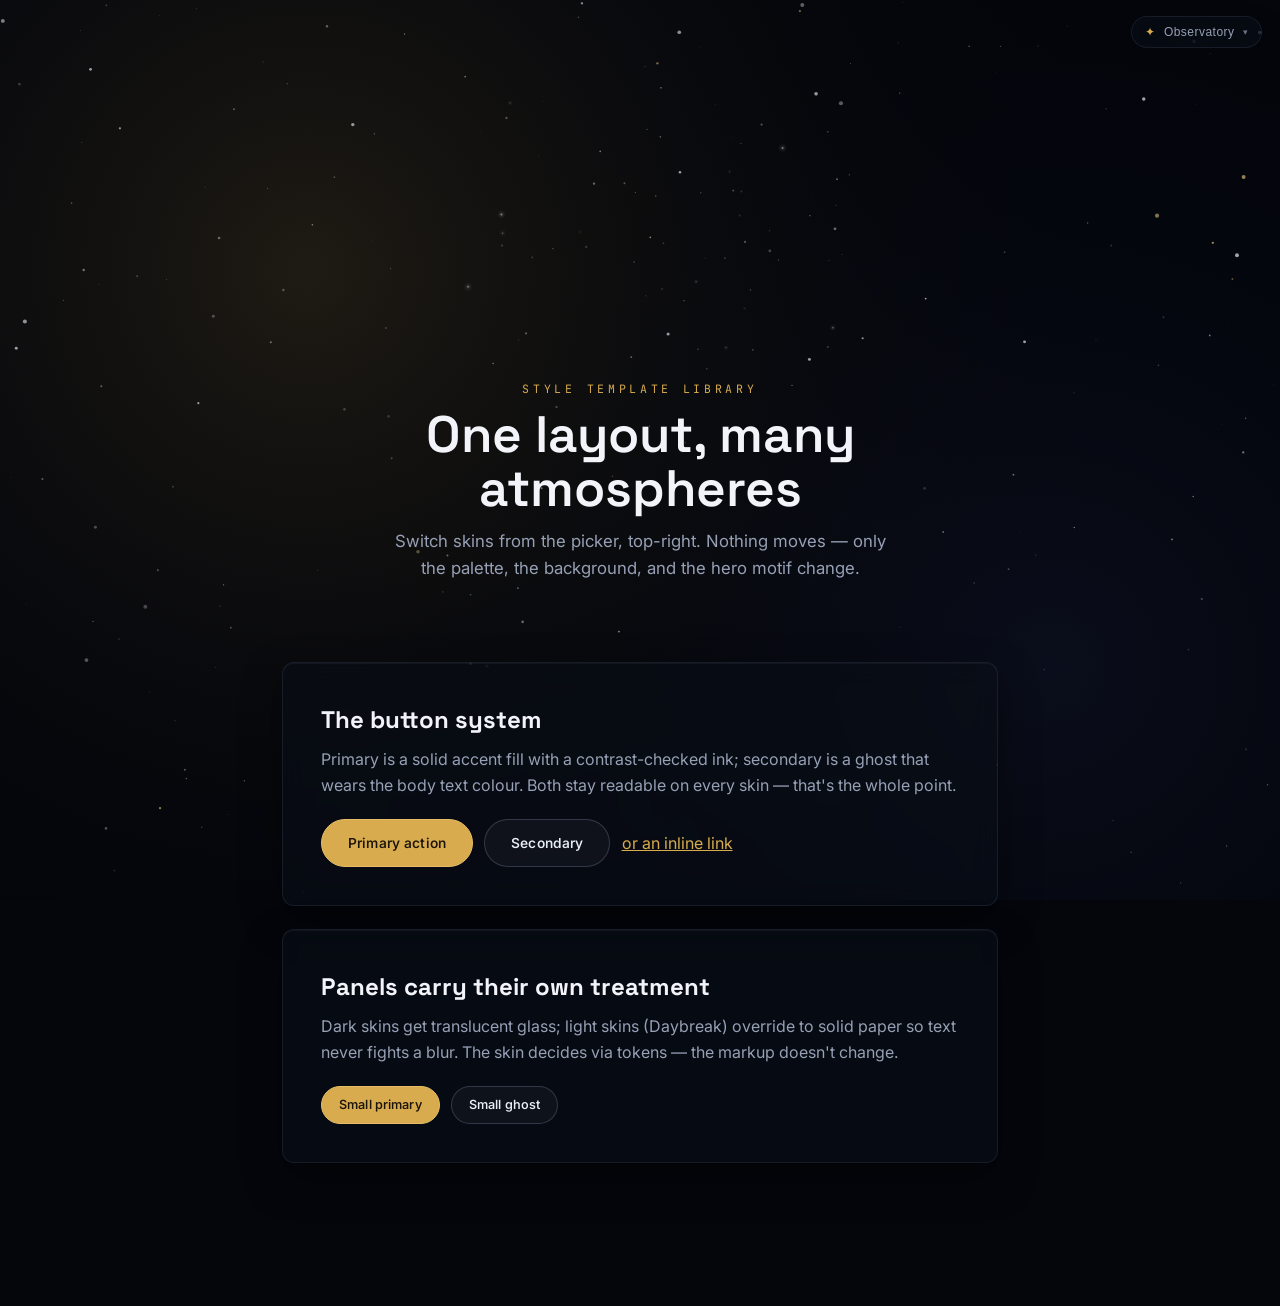
==== legacy-glass-archive/index.html @ 061925bb "replace Glass Archive with Daybreak Editorial house style New single source of truth: tokens.css (Go" ====
<!doctype html>
<html lang="en">
<head>
  <meta charset="utf-8" />
  <meta name="viewport" content="width=device-width, initial-scale=1" />
  <title>Style Template Library — demo</title>

  <!-- Pre-paint: set the saved skin BEFORE any CSS so there's no flash.
       (Copy this verbatim into your own <head>.) -->
  <script>try{var s=localStorage.getItem('obs-skin');if(s)document.documentElement.dataset.skin=s;}catch(e){}</script>

  <link href="https://fonts.googleapis.com/css2?family=Space+Grotesk:wght@400;500;600;700&family=Fraunces:ital,opsz,wght@1,9..144,300..600&family=Inter:wght@400;500;600;700&family=JetBrains+Mono:wght@400;500;700&family=Cinzel:wght@600&display=swap" rel="stylesheet" />

  <link rel="stylesheet" href="tokens.css" />
  <link rel="stylesheet" href="skins.css" />
  <link rel="stylesheet" href="buttons.css" />
  <link rel="stylesheet" href="skins/sentinel.css" />
  <link rel="stylesheet" href="skins/daybreak.css" />
  <link rel="stylesheet" href="skins/military.css" />
  <link rel="stylesheet" href="skins/angelic.css" />
  <link rel="stylesheet" href="skins/demonic.css" />
  <link rel="stylesheet" href="skins/nature.css" />
  <link rel="stylesheet" href="skins/chic.css" />
  <link rel="stylesheet" href="skins/pro.css" />
  <link rel="stylesheet" href="demo.css" />
</head>
<body>
  <canvas id="sky" aria-hidden="true"></canvas>

  <div class="wrap">
    <header class="hero">
      <canvas id="sigil" role="img" aria-label="The hero centrepiece for the active skin"></canvas>
      <p class="eyebrow">Style template library</p>
      <h1>One layout, many atmospheres</h1>
      <p class="lede">Switch skins from the picker, top-right. Nothing moves — only the palette, the background, and the hero motif change.</p>
    </header>

    <section class="glass-panel">
      <h2>The button system</h2>
      <p>Primary is a solid accent fill with a contrast-checked ink; secondary is a ghost that wears the body text colour. Both stay readable on every skin — that's the whole point.</p>
      <div class="row">
        <a class="btn btn-primary" href="#">Primary action</a>
        <a class="btn" href="#">Secondary</a>
        <a class="link" href="#">or an inline link</a>
      </div>
    </section>

    <section class="glass-panel">
      <h2>Panels carry their own treatment</h2>
      <p>Dark skins get translucent glass; light skins (Daybreak) override to solid paper so text never fights a blur. The skin decides via tokens — the markup doesn't change.</p>
      <div class="row">
        <a class="btn btn-primary btn-sm" href="#">Small primary</a>
        <a class="btn btn-sm" href="#">Small ghost</a>
      </div>
    </section>
  </div>

  <script type="module">
    import { initSkins } from './engine/skins.js';
    import { initSky } from './engine/sky.js';
    import { initHero } from './engine/hero.js';
    import { initCursorFx } from './engine/cursor-fx.js';
    initSkins();    // builds the picker, restores the saved skin, fires "skinchange"
    initSky();      // paints #sky via the --sky-mode renderer
    initHero();     // paints #sigil via the --hero-motif renderer
    initCursorFx(); // per-skin cursor trail + click FX (fine pointer only)
  </script>
</body>
</html>
---- legacy-glass-archive/tokens.css ----
/* ==========================================================================
   TOKENS — the control panel for the whole observatory.
   Change a color or font here and it updates everywhere.
   ========================================================================== */

:root {
  color-scheme: dark; /* native controls (audio players, scrollbars) render dark */

  /* ----- The night sky ----- */
  --bg: #04060c;
  --bg-soft: #070a13;
  --panel: rgba(10, 14, 24, 0.58);
  --panel-solid: #0b101c;
  --glass-blur: 13px;
  --line: rgba(190, 205, 255, 0.09);
  --line-strong: rgba(190, 205, 255, 0.2);
  --text: #e9edf6;
  --text-muted: #97a0b5;
  --text-faint: #76808f;   /* lifted from #5e677d -> ~5:1 on --bg (passes AA) */
  --starlight: #f2f4fa;

  /* ----- Accents — one gold thread; the rest a restrained, desaturated family.
           Refined Observatory (2026-06-22): deepened from a brighter spread so the
           default reads professional, not gamey. Names kept; all clear AA on --bg. ----- */
  --gold: #d8ac4e;          /* the one dominant thread — hero, about, dividers */
  --accent: #57b6a8;        /* tech / code panels — refined teal (was neon #4fe3d0) */
  --forge: #d99a52;         /* Red River 3D — muted amber (was #ffaa44) */
  --music-mystic: #a98cd0;  /* Bedroom Weather — dusty violet (was #c084fc) */
  --codex-blue: #6f9bd1;    /* Warcraft III — slate blue (was #6aa9ff) */
  --ember: #d8693f;         /* Sol Obscurus — terracotta (was #ff6b35) */
  --places-blue: #93accf;   /* Places — muted periwinkle (was #8fb7ff) */

  /* ----- Buttons + accent-as-text (per-skin; ink is always picked for contrast on the fill) ----- */
  --btn-fill: #d8ac4e;        /* primary CTA background — solid accent, never a wash */
  --btn-ink: #1c1408;         /* text ON the fill — never inherits a light colour */
  --btn-border: #e6bd66;      /* primary border + hover ring */
  --gold-ink: var(--gold);    /* thread colour, but safe as small text (deepened on light skins) */

  /* ----- Type: high-tech leads, fantasy whispers ----- */
  --font-display: 'Space Grotesk', 'Inter', system-ui, sans-serif; /* headings, nav */
  --font-accent: 'Fraunces', Georgia, serif;  /* italic accent words + quotes ONLY */
  --font-ui: 'Inter', system-ui, -apple-system, 'Segoe UI', sans-serif;
  --font-mono: 'JetBrains Mono', ui-monospace, 'SF Mono', Menlo, monospace;
  --font-rune: 'Cinzel', Georgia, serif; /* allowed INSIDE Sol Obscurus / OoT modal only */

  /* ----- Rhythm ----- */
  --radius: 12px;
  --radius-sm: 8px;
  --content-w: 1160px;
  --section-pad: clamp(84px, 12vw, 160px);
  --panel-pad: clamp(22px, 3.5vw, 38px);

  /* ----- Depth ----- */
  --shadow-panel: 0 16px 40px rgba(0, 0, 0, 0.42);
  --inner-light: inset 0 1px 0 rgba(220, 230, 255, 0.045);

  /* ----- Motion ----- */
  --ease-out: cubic-bezier(0.16, 1, 0.3, 1);
  --ease-soft: cubic-bezier(0.33, 1, 0.68, 1);
  --t-fast: 180ms;
  --t-med: 380ms;
  --t-slow: 900ms;
}
---- legacy-glass-archive/skins.css ----
/* ==========================================================================
   SKINS — framework. The `--sky-*` defaults (observatory) the sky dispatcher
   reads, plus the topbar picker. Each skin's own overrides live in a separate
   file: css/skins/<skin>.css (linked in index.html, registered in js/skins.js).
   A skin sets: palette tokens + panel treatment (--panel / --glass-blur /
   --line / --inner-light / --shadow-panel) + --sky-mode + texture (+ optional
   font / ornament).
   ========================================================================== */

:root {
  --sky-mode: nightsky;          /* which background renderer js/sky.js runs */
  --hero-motif: jd;              /* which hero centrepiece js/hero.js draws */
  --sky-nebula: #d8ac4e;
  --sky-deep: 59, 74, 143;
  --sky-star: 233, 237, 246;
  --sky-warm: 232, 200, 140;
  --sky-meteor: 240, 240, 250;
  --sky-star-alpha: 0.72;
  --sky-follow-sections: 1;      /* 1 = nebula follows each section's data-sky */
}

/* ---- the skin picker (fixed glass pill, top-right) ---- */
.skin-picker { position: fixed; top: 16px; right: 18px; z-index: 120; font-family: var(--font-mono); }   /* above the star-rail (110), below the star-map modal (160) */
.skin-toggle {
  display: inline-flex; align-items: center; gap: 8px; cursor: pointer;
  padding: 8px 13px; border-radius: 999px; font-size: 12px; letter-spacing: .04em;
  color: var(--text-muted); border: 1px solid var(--line);
  background: var(--panel); -webkit-backdrop-filter: blur(12px); backdrop-filter: blur(12px);
  transition: color var(--t-fast), border-color var(--t-fast);
}
.skin-toggle:hover { color: var(--text); border-color: var(--line-strong); }
.skin-toggle .skin-star { color: var(--gold-ink); }
.skin-toggle .skin-caret { font-size: 9px; opacity: .7; }
.skin-menu {
  list-style: none; margin: 8px 0 0; padding: 6px; position: absolute; right: 0; min-width: 168px;
  border-radius: var(--radius-sm); border: 1px solid var(--line);
  background: var(--panel-solid); box-shadow: var(--shadow-panel);
}
.skin-menu[hidden] { display: none; }
.skin-menu li { margin: 0; }
.skin-menu button {
  display: flex; width: 100%; align-items: center; gap: 9px; text-align: left; cursor: pointer;
  padding: 8px 10px; border: 0; background: transparent; border-radius: 7px;
  font-family: var(--font-mono); font-size: 12.5px; color: var(--text-muted);
  transition: background var(--t-fast), color var(--t-fast);
}
.skin-menu button:hover { background: var(--panel); color: var(--text); }
.skin-menu button[aria-current="true"] { color: var(--gold-ink); }
.skin-menu button::before { content: '✦'; font-size: .8em; color: var(--gold-ink); opacity: .45; }
.skin-menu button[aria-current="true"]::before { opacity: 1; }
@media (max-width: 880px) { .skin-picker { top: 60px; right: 18px; } }   /* stack below the topbar Star-chart button */
@media (prefers-reduced-motion: reduce) { .skin-toggle, .skin-menu button { transition: none; } }

/* ---- per-skin cursor FX (engine/cursor-fx.js) hides the native cursor ---- */
html.has-cursor, html.has-cursor a, html.has-cursor button { cursor: none; }
---- legacy-glass-archive/buttons.css ----
/* ==========================================================================
   BUTTONS — the locked, skin-agnostic button system (2026-06-20).
   Two archetypes, both token-driven. The rule that keeps text readable on
   EVERY skin (dark or light):
     - .btn-primary  = a SOLID accent fill (--btn-fill) + an ink colour picked
                       for contrast on that fill (--btn-ink). Never a low-opacity
                       wash, never inherited light text.
     - .btn (ghost)  = transparent + the body text colour (--text, already
                       contrast-correct per skin) + an accent border.
   Each skin sets --btn-fill / --btn-ink / --btn-border (see tokens.css for the
   defaults and skins/<skin>.css for the per-skin values).
   ========================================================================== */

.btn {
  position: relative;
  display: inline-flex;
  align-items: center;
  gap: 0.55em;
  padding: 12px 26px;
  border-radius: 999px;
  font-size: 0.86rem;
  font-weight: 550;
  letter-spacing: 0.01em;
  text-decoration: none;
  color: var(--text);                 /* body ink — readable on any skin */
  border: 1px solid var(--line-strong);
  background: rgba(220, 230, 255, 0.04);
  cursor: pointer;
  overflow: hidden;
  transition: border-color var(--t-fast), background var(--t-fast),
              transform var(--t-fast), box-shadow var(--t-fast);
}
.btn:hover {
  border-color: var(--gold-ink);
  background: color-mix(in srgb, var(--gold) 12%, transparent);
  transform: translateY(-2px);
  box-shadow: 0 8px 26px rgba(0, 0, 0, 0.35), 0 0 0 1px color-mix(in srgb, var(--gold) 20%, transparent);
}

.btn-sm { padding: 8px 17px; font-size: 0.79rem; }

.btn-primary {
  background: var(--btn-fill);
  color: var(--btn-ink);
  border-color: var(--btn-border);
}
.btn-primary:hover {
  background: var(--btn-fill);
  border-color: var(--btn-border);
  filter: brightness(1.06);
  box-shadow: 0 10px 28px rgba(0, 0, 0, 0.3), 0 0 0 1px var(--btn-border);
}
---- legacy-glass-archive/skins/sentinel.css ----
/* ==========================================================================
   SKIN · SENTINEL — the red watcher. Dark void, red thread, scanlines.
   Panels run more opaque + less blur so the body text stays readable.
   ========================================================================== */

:root[data-skin="sentinel"] {
  --bg: #08070a; --bg-soft: #0c0a0e;
  --panel: rgba(20, 17, 23, 0.82);          /* opaque enough to read over the void */
  --panel-solid: #15121a;
  --glass-blur: 7px;
  --line: rgba(255, 255, 255, 0.10);
  --line-strong: rgba(255, 47, 58, 0.42);
  --inner-light: inset 0 1px 0 rgba(255, 255, 255, 0.05);
  --shadow-panel: 0 22px 60px rgba(0, 0, 0, 0.6);
  --text: #eceaf0; --text-muted: #9aa0ad; --text-faint: #7a8390; --starlight: #ffffff;

  --gold: #ff2f3a;            /* the wayfinding thread -> red */
  --accent: #4fe3d0;          /* teal — live data only (the one vivid signal vs the red thread) */
  /* region accents inherit the refined muted defaults (tokens.css) — red stays dominant, no neon spread */

  --sky-mode: datarain;
  --hero-motif: dataeye;
  --sky-nebula: #ff2f3a; --sky-warm: 255, 90, 80; --sky-meteor: 255, 120, 120;
  --sky-follow-sections: 0;

  /* primary button — deep alarm-red so white text passes AA (5:1); thread stays vivid */
  --btn-fill: #d8222c; --btn-ink: #ffffff; --btn-border: #ff3b44;
}
---- legacy-glass-archive/skins/daybreak.css ----
/* ==========================================================================
   SKIN · DAYBREAK — a rare light mode. Warm paper, dark text, no night sky.
   Panels run near-opaque so text reads on the light backdrop. sky-mode = plain
   (no canvas particles for now; a "daylight" renderer can come in its 1x1 pass).
   ========================================================================== */

:root[data-skin="daybreak"] {
  color-scheme: light;
  --bg: #f4efe6; --bg-soft: #ece4d6;
  --panel: #fffdf8;                          /* solid light -> readable */
  --panel-solid: #fffdf8;
  --glass-blur: 8px;
  --line: rgba(70, 56, 30, 0.16);
  --line-strong: rgba(70, 56, 30, 0.30);
  --inner-light: inset 0 1px 0 rgba(255, 255, 255, 0.7);
  --shadow-panel: 0 18px 44px rgba(90, 66, 30, 0.14);
  --text: #2b2620; --text-muted: #5f574a; --text-faint: #837b6b; --starlight: #3a342a;

  --gold: #bd7e22; --accent: #0e8a6a; --forge: #c2691a; --music-mystic: #7a55c0;
  --codex-blue: #2f6fb8; --ember: #c0492b; --places-blue: #4a78b8;

  --font-display: 'Fraunces', Georgia, serif;   /* warm editorial headings */
  --sky-mode: daylight;
  --hero-motif: sunrise;

  /* primary button — deep bronze fill carries cream text (4.7:1); gold-ink = gold safe as text */
  --btn-fill: #9a6614; --btn-ink: #fff8ec; --btn-border: #9a6614;
  --gold-ink: #8a5a12;
}

[data-skin="daybreak"] body::before { opacity: .18; }   /* faint paper grain */
[data-skin="daybreak"] body::after {                     /* warm light vignette, not the dark one */
  background: radial-gradient(ellipse 120% 90% at 50% 38%, transparent 62%, rgba(120, 90, 40, 0.09) 100%);
}

/* On light, panels are SOLID — no glass blur (the in-panel canvases + blur made
   text brutal to read). Flat paper cards instead. */
[data-skin="daybreak"] .glass-panel,
[data-skin="daybreak"] .skin-toggle,
[data-skin="daybreak"] .skin-menu {
  -webkit-backdrop-filter: none;
  backdrop-filter: none;
}
[data-skin="daybreak"] .glass-panel { background: #fffdf8; }

/* secondary (ghost) buttons wear the gold outline on light */
[data-skin="daybreak"] .btn:not(.btn-primary) { border-color: var(--gold); }

/* ----- Zone headings on light ----- parity with the other light skins; all >=5:1 on the #fffdf8 panel */
[data-skin="daybreak"] [data-zone='sol'] h3,
[data-skin="daybreak"] [data-zone='sol'] .panel-tag,
[data-skin="daybreak"] [data-zone='forge'] .panel-tag,
[data-skin="daybreak"] [data-zone='ember'] h3 { color: #9a4d0c; }
[data-skin="daybreak"] [data-zone='rain'] h3,
[data-skin="daybreak"] [data-zone='rain'] .panel-tag { color: #5a3fa0; }
[data-skin="daybreak"] [data-zone='tech'] h3 { color: #1f6a5a; }
[data-skin="daybreak"] [data-zone='codex'] h3,
[data-skin="daybreak"] [data-zone='sky'] h3 { color: #245f9e; }
[data-skin="daybreak"] [data-zone='watch'] h3 { color: #b0384a; }
---- legacy-glass-archive/skins/military.css ----
/* ==========================================================================
   SKIN · MILITARY — "tactical net." Modern Canadian Army + CADPAT digi-camo,
   dressed in an XCOM: Enemy Within HUD: olive-green void, a glowing tactical
   lime thread, holo-cyan data, amber for alerts. A faint CADPAT camo textures
   the backdrop; the sky runs a cockpit HUD field and the hero is a targeting
   lock. Dark skin — panels stay opaque-ish so body text reads over the void.
   ========================================================================== */

:root[data-skin="military"] {
  --bg: #0a0d0b; --bg-soft: #0d110e;
  --panel: rgba(20, 26, 21, 0.82);          /* dark olive-charcoal, reads over the void */
  --panel-solid: #161d17;
  --glass-blur: 7px;
  --line: rgba(180, 210, 150, 0.10);
  --line-strong: rgba(159, 214, 74, 0.34);
  --inner-light: inset 0 1px 0 rgba(200, 230, 160, 0.05);
  --shadow-panel: 0 22px 60px rgba(0, 0, 0, 0.62);
  --text: #e8ede6; --text-muted: #9aa597; --text-faint: #818d7e; --starlight: #f0f4ee;

  --gold: #9fd64a;            /* the wayfinding thread -> tactical lime (CADPAT glow) */
  --accent: #45c8e8;          /* holo-cyan data (XCOM) */
  --forge: #ff8c1f; --ember: #ff6a2a;                                       /* tactical amber + alert */
  --music-mystic: #8f97b8; --codex-blue: #6f9bd1; --places-blue: #8aa6c2;   /* cool steel telemetry (were cool neons) */

  --sky-mode: hudfield;
  --hero-motif: targetlock;
  --sky-nebula: #9fd64a;             /* ambient glow + reticle line tone */
  --sky-warm: 159, 214, 74;          /* grid + brackets (green) */
  --sky-meteor: 69, 200, 232;        /* telemetry ticks / blips (cyan) */
  --sky-follow-sections: 0;          /* hold one tactical palette site-wide */

  /* primary button — solid tactical green carries near-black ink (~10:1); thread stays vivid */
  --btn-fill: #8cc63f; --btn-ink: #0c1208; --btn-border: #b6e063;
  --gold-ink: var(--gold);           /* lime is bright on the near-black void — safe as small text */
}

/* The CADPAT digi-camo is drawn in the HUD canvas (js/sky/hudfield.js) so it can
   parallax with scroll/mouse — the default film grain (body::before) stays. */
[data-skin="military"] body::after {            /* deepen the vignette, green-black */
  background: radial-gradient(ellipse 120% 90% at 50% 40%, transparent 56%, rgba(3, 6, 3, 0.6) 100%);
}

/* secondary (ghost) buttons wear the tactical-lime outline */
[data-skin="military"] .btn:not(.btn-primary) { border-color: var(--gold); }
---- legacy-glass-archive/skins/angelic.css ----
/* ==========================================================================
   SKIN · ANGELIC — "empyrean." A luminous LIGHT skin: pearl-white, a soft gold
   thread, celestial-blue accent. Bright, airy heaven. Like Daybreak it's light,
   so panels go SOLID (no glass blur) and every dark-baked zone colour gets a
   deep, readable override. Background = halo bokeh; hero = unfurling wings.
   ========================================================================== */

:root[data-skin="angelic"] {
  color-scheme: light;
  --bg: #f6f7fb; --bg-soft: #eef1f8;
  --panel: #ffffff;                          /* solid -> text reads */
  --panel-solid: #ffffff;
  --glass-blur: 8px;
  --line: rgba(60, 72, 110, 0.14);
  --line-strong: rgba(60, 72, 110, 0.28);
  --inner-light: inset 0 1px 0 rgba(255, 255, 255, 0.85);
  --shadow-panel: 0 18px 44px rgba(90, 110, 160, 0.16);
  --text: #2a2e3a; --text-muted: #5a6172; --text-faint: #646b7e; --starlight: #3a4150;

  --gold: #c9a24a;            /* the soft-gold thread (vivid, for big elements) */
  --accent: #5a93da;          /* celestial blue */
  --forge: #c2691a; --music-mystic: #7a55c0;
  --codex-blue: #2f6fb8; --ember: #c0492b; --places-blue: #4a78b8;

  --font-display: 'Fraunces', Georgia, serif;   /* ethereal editorial headings */
  --sky-mode: aurora;
  --hero-motif: seraph;
  --sky-nebula: #c9a24a;             /* halo + warm orbs */
  --sky-warm: 201, 162, 74;          /* gold orbs */
  --sky-meteor: 127, 176, 230;       /* celestial-blue orbs */
  --sky-follow-sections: 0;          /* one heaven, site-wide */

  /* primary button — deep gold carries cream text (~4.9:1); thread stays soft */
  --btn-fill: #8a6416; --btn-ink: #fff8ec; --btn-border: #8a6416;
  --gold-ink: #876518;               /* soft gold deepened so it's safe as small text */
}

[data-skin="angelic"] body::before { opacity: .14; }      /* faint grain */
[data-skin="angelic"] body::after {                         /* cool light vignette */
  background: radial-gradient(ellipse 120% 90% at 50% 36%, transparent 62%, rgba(70, 90, 140, 0.08) 100%);
}

/* On light, panels are SOLID — no glass blur (blur + in-panel canvases wreck readability). */
[data-skin="angelic"] .glass-panel,
[data-skin="angelic"] .skin-toggle,
[data-skin="angelic"] .skin-menu {
  -webkit-backdrop-filter: none;
  backdrop-filter: none;
}
[data-skin="angelic"] .glass-panel { background: #ffffff; }

/* secondary (ghost) buttons wear the gold outline on light */
[data-skin="angelic"] .btn:not(.btn-primary) { border-color: var(--gold); }

/* ----- Zone headings on light -----
   Each zone bakes a LIGHT accent into its <h3>/panel-tag — invisible on pearl.
   Re-tone each to a deep, readable version (all ~5:1+ on the #ffffff panel). */
[data-skin="angelic"] [data-zone='sol'] h3,
[data-skin="angelic"] [data-zone='sol'] .panel-tag { color: var(--gold-ink); }
[data-skin="angelic"] [data-zone='rain'] h3,
[data-skin="angelic"] [data-zone='rain'] .panel-tag { color: #6a3fb0; }
[data-skin="angelic"] [data-zone='tech'] h3 { color: #245f9e; }
[data-skin="angelic"] [data-zone='codex'] h3,
[data-skin="angelic"] [data-zone='sky'] h3 { color: #245f9e; }
[data-skin="angelic"] [data-zone='watch'] h3 { color: #b0384a; }
[data-skin="angelic"] [data-zone='ember'] h3 { color: #9a4d0c; }
[data-skin="angelic"] [data-zone='forge'] .panel-tag { color: #9a4d0c; }
---- legacy-glass-archive/skins/demonic.css ----
/* ==========================================================================
   SKIN · DEMONIC — "the pit." Hellfire obsidian: warm near-black, a molten
   orange thread, sulfur-gold + ember-red accents. Dark skin (panels stay
   opaque-ish over the void). Background = summoning sigils; hero = a summoning
   sigil-gate. Whole lot of fire and ritual.
   ========================================================================== */

:root[data-skin="demonic"] {
  --bg: #0a0604; --bg-soft: #0e0806;
  --panel: rgba(22, 14, 10, 0.82);          /* warm dark, reads over the pit */
  --panel-solid: #170f0a;
  --glass-blur: 7px;
  --line: rgba(255, 120, 60, 0.10);
  --line-strong: rgba(255, 90, 31, 0.40);
  --inner-light: inset 0 1px 0 rgba(255, 160, 90, 0.05);
  --shadow-panel: 0 22px 60px rgba(0, 0, 0, 0.66);
  --text: #f0e6df; --text-muted: #b09a8e; --text-faint: #93806f; --starlight: #fff3ea;

  --gold: #ff5a1f;            /* the wayfinding thread -> molten orange */
  --accent: #e8b53a;          /* sulfur-gold (sigils / secondary data) */
  --forge: #ff7a2a; --ember: #e23b2a; --places-blue: #ff8f6a;               /* the fire family */
  --music-mystic: #aa6fc2; --codex-blue: #c2702f;                           /* arcane purple + scorched bronze (were cold neons) */

  --sky-mode: sigils;
  --hero-motif: sigilgate;
  --sky-nebula: #ff5a1f;             /* hell-glow + rune tone */
  --sky-warm: 255, 90, 31;           /* molten runes */
  --sky-meteor: 232, 181, 58;        /* sulfur glyphs */
  --sky-follow-sections: 0;          /* one pit, site-wide */

  /* primary button — deep molten so white text passes AA (~4.7:1); thread stays vivid */
  --btn-fill: #c83a16; --btn-ink: #fff3ea; --btn-border: #ff5a1f;
  --gold-ink: var(--gold);           /* molten orange is bright on obsidian — safe as small text */
}

[data-skin="demonic"] body::after {            /* deepen the vignette, warm-black + a low hell-glow */
  background:
    radial-gradient(ellipse 90% 50% at 50% 108%, rgba(255, 90, 31, 0.12), transparent 70%),
    radial-gradient(ellipse 120% 90% at 50% 38%, transparent 56%, rgba(8, 3, 1, 0.62) 100%);
}

/* secondary (ghost) buttons wear the molten outline */
[data-skin="demonic"] .btn:not(.btn-primary) { border-color: var(--gold); }
---- legacy-glass-archive/skins/nature.css ----
/* ==========================================================================
   SKIN · NATURE — "misty alpine." A cool LIGHT skin: soft blue-grey mist, a
   deep evergreen thread, river-cyan accent. Mountains + rivers. Like the other
   light skins, panels go SOLID and dark-baked zone colours get readable
   overrides. Background = pollen motes + mist; hero = a mountain-and-river scene.
   ========================================================================== */

:root[data-skin="nature"] {
  color-scheme: light;
  --bg: #e8eef0; --bg-soft: #dde6e9;
  --panel: #ffffff;                          /* solid -> text reads on the mist */
  --panel-solid: #ffffff;
  --glass-blur: 8px;
  --line: rgba(40, 70, 80, 0.14);
  --line-strong: rgba(40, 70, 80, 0.30);
  --inner-light: inset 0 1px 0 rgba(255, 255, 255, 0.85);
  --shadow-panel: 0 18px 44px rgba(60, 90, 100, 0.16);
  --text: #1f2a2c; --text-muted: #50605f; --text-faint: #5d6b69; --starlight: #2c3a3a;

  --gold: #2c5d52;            /* the thread -> deep evergreen (dark, safe as text) */
  --accent: #2f86a0;          /* river / glacier cyan */
  --forge: #b3651f; --music-mystic: #6a55c0;
  --codex-blue: #2f6fb8; --ember: #b34a2b; --places-blue: #357a96;

  --font-display: 'Fraunces', Georgia, serif;   /* organic editorial headings */
  --sky-mode: valley;
  --hero-motif: treeoflife;
  --sky-nebula: #2c5d52;             /* mist tint */
  --sky-warm: 120, 160, 120;         /* pollen-green motes */
  --sky-meteor: 63, 155, 176;        /* river-cyan motes */
  --sky-follow-sections: 0;          /* one valley, site-wide */

  /* primary button — deep evergreen fill carries cream text (~9:1); thread = same green */
  --btn-fill: #2c5d52; --btn-ink: #f3f8f6; --btn-border: #2c5d52;
  --gold-ink: var(--gold);           /* evergreen is dark — safe as small text on white */
}

[data-skin="nature"] body::before { opacity: .12; }      /* faint grain */
[data-skin="nature"] body::after {                         /* cool misty vignette */
  background: radial-gradient(ellipse 120% 90% at 50% 36%, transparent 60%, rgba(40, 70, 85, 0.09) 100%);
}

/* On light, panels are SOLID — no glass blur. */
[data-skin="nature"] .glass-panel,
[data-skin="nature"] .skin-toggle,
[data-skin="nature"] .skin-menu {
  -webkit-backdrop-filter: none;
  backdrop-filter: none;
}
[data-skin="nature"] .glass-panel { background: #ffffff; }

/* secondary (ghost) buttons wear the evergreen outline */
[data-skin="nature"] .btn:not(.btn-primary) { border-color: var(--gold); }

/* ----- Readability over the busy valley backdrop -----
   The text that floats over the #sky landscape (hero, section heads, the About
   bio, footer) sits on soft frosted cards, so normal dark text always has a
   readable surface while the full landscape stays visible behind everything.
   Text inside the solid white glass-panels is untouched. */
[data-skin="nature"] .section-head,
[data-skin="nature"] .about-grid > .reveal {
  background: rgba(255, 255, 255, 0.74);
  -webkit-backdrop-filter: blur(8px); backdrop-filter: blur(8px);
  border: 1px solid rgba(40, 70, 80, 0.12);
  border-radius: var(--radius-sm);
  padding: clamp(16px, 2.4vw, 26px);
  box-shadow: 0 12px 30px rgba(50, 80, 90, 0.14);
}
[data-skin="nature"] .hero-eyebrow,
[data-skin="nature"] .hero-inner h1,
[data-skin="nature"] .hero-tag,
[data-skin="nature"] .hero-scroll,
[data-skin="nature"] .site-footer p {
  display: inline-block; width: fit-content; max-width: 100%;
  background: rgba(255, 255, 255, 0.74);
  -webkit-backdrop-filter: blur(8px); backdrop-filter: blur(8px);
  border-radius: 16px;
  padding: 0.28em 0.82em;
  box-shadow: 0 8px 22px rgba(50, 80, 90, 0.14);
}
[data-skin="nature"] .hero-eyebrow,
[data-skin="nature"] .hero-scroll,
[data-skin="nature"] .site-footer p { border-radius: 999px; }

/* ----- Zone headings on light ----- deep, readable per-zone overrides (~5:1+ on #fff) */
[data-skin="nature"] [data-zone='sol'] h3,
[data-skin="nature"] [data-zone='sol'] .panel-tag { color: #9a4d0c; }
[data-skin="nature"] [data-zone='rain'] h3,
[data-skin="nature"] [data-zone='rain'] .panel-tag { color: #5a3fa0; }
[data-skin="nature"] [data-zone='tech'] h3 { color: #1f6a5a; }
[data-skin="nature"] [data-zone='codex'] h3,
[data-skin="nature"] [data-zone='sky'] h3 { color: #245f9e; }
[data-skin="nature"] [data-zone='watch'] h3 { color: #b0384a; }
[data-skin="nature"] [data-zone='ember'] h3 { color: #9a4d0c; }
[data-skin="nature"] [data-zone='forge'] .panel-tag { color: #9a4d0c; }
---- legacy-glass-archive/skins/chic.css ----
/* ==========================================================================
   SKIN · CHIC — "champagne noir." Black-tie couture: warm charcoal, a champagne-
   gold thread, ivory text. Dark skin (panels stay opaque-ish over the void).
   Background = drifting gold dust; hero = a rotating faceted gem. Editorial
   Fraunces headlines. Quiet luxe.
   ========================================================================== */

:root[data-skin="chic"] {
  --bg: #0c0b0a; --bg-soft: #100e0c;
  --panel: rgba(24, 21, 17, 0.82);          /* warm charcoal, reads over the void */
  --panel-solid: #1a1713;
  --glass-blur: 8px;
  --line: rgba(216, 182, 106, 0.12);
  --line-strong: rgba(216, 182, 106, 0.34);
  --inner-light: inset 0 1px 0 rgba(243, 236, 224, 0.06);
  --shadow-panel: 0 22px 60px rgba(0, 0, 0, 0.62);
  --text: #f3ece0; --text-muted: #b8ab97; --text-faint: #8f8473; --starlight: #fff8ee;

  --gold: #d8b66a;            /* the thread -> champagne gold */
  --accent: #ece1c8;          /* warm platinum / ivory glint */
  /* region accents kept to a metallic family — no rainbow (refined 2026-06-22) */
  --forge: #e0a23a; --music-mystic: #bda3c0;        /* amber-bronze · smoky mauve (was #c39ce8) */
  --codex-blue: #a3aebb; --ember: #d98a4a; --places-blue: #d8c08a;  /* pewter (was #8fb6e0) · bronze · sand */

  --font-display: 'Fraunces', Georgia, serif;   /* couture editorial headlines */
  --sky-mode: golddust;
  --hero-motif: gem;
  --sky-nebula: #d8b66a;             /* gold glow */
  --sky-warm: 216, 182, 106;         /* gold motes */
  --sky-meteor: 236, 225, 200;       /* ivory sparkle */
  --sky-follow-sections: 0;          /* one champagne haze, site-wide */

  /* primary button — champagne-gold fill carries charcoal ink (high contrast); thread stays gold */
  --btn-fill: #d8b66a; --btn-ink: #1a1410; --btn-border: #e6cb86;
  --gold-ink: var(--gold);           /* champagne gold is bright on charcoal — safe as small text */
}

[data-skin="chic"] body::after {                /* deepen vignette + a faint gold glow up top */
  background:
    radial-gradient(ellipse 80% 40% at 50% -6%, rgba(216, 182, 106, 0.10), transparent 70%),
    radial-gradient(ellipse 120% 90% at 50% 40%, transparent 56%, rgba(4, 3, 2, 0.6) 100%);
}

/* secondary (ghost) buttons wear the champagne outline */
[data-skin="chic"] .btn:not(.btn-primary) { border-color: var(--gold); }

/* a gilded top edge — the one couture flourish, catches gold light on each panel */
[data-skin="chic"] .glass-panel { border-top-color: rgba(216, 182, 106, 0.34); }
---- legacy-glass-archive/skins/pro.css ----
/* ==========================================================================
   SKIN · PRO — "pinstripe & ink." The ultra-professional power skin: warm ivory,
   an ink-navy thread, an oxblood power-tie accent. A LIGHT skin, so panels go
   SOLID and dark-baked zone colours get readable overrides. Background = rising
   market charts; hero = a rotating wireframe globe. Tailored, no-nonsense.
   ========================================================================== */

:root[data-skin="pro"] {
  color-scheme: light;
  --bg: #f6f3ec; --bg-soft: #efe9dd;
  --panel: #f4ecd6;                          /* creamy parchment (matches the text cards) */
  --panel-solid: #f4ecd6;
  --glass-blur: 8px;
  --line: rgba(28, 42, 68, 0.14);
  --line-strong: rgba(28, 42, 68, 0.30);
  --inner-light: inset 0 1px 0 rgba(255, 255, 255, 0.85);
  --shadow-panel: 0 18px 44px rgba(40, 55, 85, 0.14);
  --text: #1c2433; --text-muted: #51596a; --text-faint: #5e6678; --starlight: #1c2a44;

  --gold: #1c2a44;            /* the thread -> ink navy (dark, safe as text) */
  --accent: #7a2230;          /* oxblood power-tie */
  --forge: #b5651d; --music-mystic: #6a4fb0;
  --codex-blue: #2f6fb8; --ember: #a8421f; --places-blue: #2f6fb8;

  --font-display: 'Fraunces', Georgia, serif;   /* editorial authority */
  --sky-mode: quant;
  --hero-motif: globe;
  --sky-nebula: #1c2a44;             /* navy lines */
  --sky-warm: 28, 42, 68;            /* navy */
  --sky-meteor: 46, 125, 82;         /* market green (gains) */
  --sky-follow-sections: 0;          /* one boardroom, site-wide */

  /* primary button — ink-navy fill carries ivory text (high contrast); thread = same navy */
  --btn-fill: #1c2a44; --btn-ink: #f6f3ec; --btn-border: #1c2a44;
  --gold-ink: var(--gold);           /* ink navy is dark — safe as small text on ivory */
}

[data-skin="pro"] body::before { opacity: .10; }      /* faint grain */
[data-skin="pro"] body::after {                         /* cool ink vignette */
  background: radial-gradient(ellipse 120% 90% at 50% 36%, transparent 60%, rgba(28, 42, 68, 0.08) 100%);
}

/* On light, panels are SOLID — no glass blur. */
[data-skin="pro"] .glass-panel,
[data-skin="pro"] .skin-toggle,
[data-skin="pro"] .skin-menu {
  -webkit-backdrop-filter: none;
  backdrop-filter: none;
}
[data-skin="pro"] .glass-panel { background: #f4ecd6; border-color: rgba(120, 95, 45, 0.20); }

/* secondary (ghost) buttons wear the ink-navy outline */
[data-skin="pro"] .btn:not(.btn-primary) { border-color: var(--gold); }

/* the one red thread — eyebrows + labels wear the oxblood accent
   (per-zone tags below override their own colour) */
[data-skin="pro"] .eyebrow,
[data-skin="pro"] .panel-tag { color: var(--accent); }

/* ----- Readability over the busy quant backdrop -----
   The text floating over the #sky terminal (hero, section heads, About bio,
   footer) sits on warm CREAMY PARCHMENT cards (opaque, no frost) so the ink
   text reads cleanly. Text inside the white glass-panels is untouched. */
[data-skin="pro"] .section-head,
[data-skin="pro"] .about-grid > .reveal {
  background: #f4ecd6;
  border: 1px solid rgba(120, 95, 45, 0.22);
  border-radius: var(--radius-sm);
  padding: clamp(16px, 2.4vw, 26px);
  box-shadow: 0 10px 28px rgba(80, 62, 35, 0.16), inset 0 1px 0 rgba(255, 252, 244, 0.5);
}
[data-skin="pro"] .hero-eyebrow,
[data-skin="pro"] .hero-inner h1,
[data-skin="pro"] .hero-tag,
[data-skin="pro"] .hero-scroll,
[data-skin="pro"] .site-footer p {
  display: inline-block; width: fit-content; max-width: 100%;
  background: #f4ecd6;
  border: 1px solid rgba(120, 95, 45, 0.20);
  border-radius: 14px;
  padding: 0.28em 0.82em;
  box-shadow: 0 8px 22px rgba(80, 62, 35, 0.16);
}
[data-skin="pro"] .hero-eyebrow,
[data-skin="pro"] .hero-scroll,
[data-skin="pro"] .site-footer p { border-radius: 999px; }

/* ----- Zone headings on light ----- deep, readable per-zone overrides (~5:1+ on #fff) */
[data-skin="pro"] [data-zone='sol'] h3,
[data-skin="pro"] [data-zone='sol'] .panel-tag { color: #9a4d0c; }
[data-skin="pro"] [data-zone='rain'] h3,
[data-skin="pro"] [data-zone='rain'] .panel-tag { color: #5a3fa0; }
[data-skin="pro"] [data-zone='tech'] h3 { color: #1f6a5a; }
[data-skin="pro"] [data-zone='codex'] h3,
[data-skin="pro"] [data-zone='sky'] h3 { color: #245f9e; }
[data-skin="pro"] [data-zone='watch'] h3 { color: #9a2433; }
[data-skin="pro"] [data-zone='ember'] h3 { color: #a8421f; }
[data-skin="pro"] [data-zone='forge'] .panel-tag { color: #9a4d0c; }
---- legacy-glass-archive/demo.css ----
/* ==========================================================================
   DEMO ONLY — the minimal page chrome for index.html so you can see the skins
   switch. Not part of the library payload; your project brings its own layout.
   The one thing worth copying is #sky / #sigil and the .glass-panel token map.
   ========================================================================== */

* { box-sizing: border-box; }
body {
  margin: 0;
  min-height: 100vh;
  background: var(--bg);
  color: var(--text);
  font-family: var(--font-ui);
  line-height: 1.6;
  -webkit-font-smoothing: antialiased;
}

/* the background canvas the sky dispatcher paints — fixed, behind everything */
#sky {
  position: fixed;
  inset: 0;
  width: 100%;
  height: 100%;
  z-index: -2;
  pointer-events: none;
}

.wrap { max-width: 760px; margin: 0 auto; padding: clamp(40px, 8vw, 96px) 22px 120px; }

.hero { text-align: center; margin-bottom: clamp(40px, 7vw, 80px); }
/* the hero centrepiece canvas the hero dispatcher paints */
#sigil { width: min(420px, 80vw); height: 260px; display: block; margin: 0 auto 1.5rem; }
.eyebrow { font-family: var(--font-mono); font-size: 0.72rem; letter-spacing: 0.32em; text-transform: uppercase; color: var(--gold-ink); margin: 0 0 0.6rem; }
h1 { font-family: var(--font-display); font-size: clamp(2rem, 6vw, 3.2rem); font-weight: 600; line-height: 1.05; margin: 0 0 0.8rem; color: var(--starlight); }
.lede { color: var(--text-muted); font-size: 1.05rem; max-width: 46ch; margin: 0 auto; }

/* panel treatment is per-skin; the tokens carry it (Daybreak overrides to solid) */
.glass-panel {
  background: var(--panel);
  -webkit-backdrop-filter: blur(var(--glass-blur));
  backdrop-filter: blur(var(--glass-blur));
  border: 1px solid var(--line);
  border-radius: var(--radius);
  box-shadow: var(--shadow-panel), var(--inner-light);
  padding: var(--panel-pad);
  margin-bottom: 1.4rem;
}
.glass-panel h2 { font-family: var(--font-display); margin: 0 0 0.5rem; color: var(--starlight); }
.glass-panel p { color: var(--text-muted); margin: 0 0 1.3rem; }
.row { display: flex; flex-wrap: wrap; gap: 0.7rem; align-items: center; }
a.link { color: var(--gold-ink); }
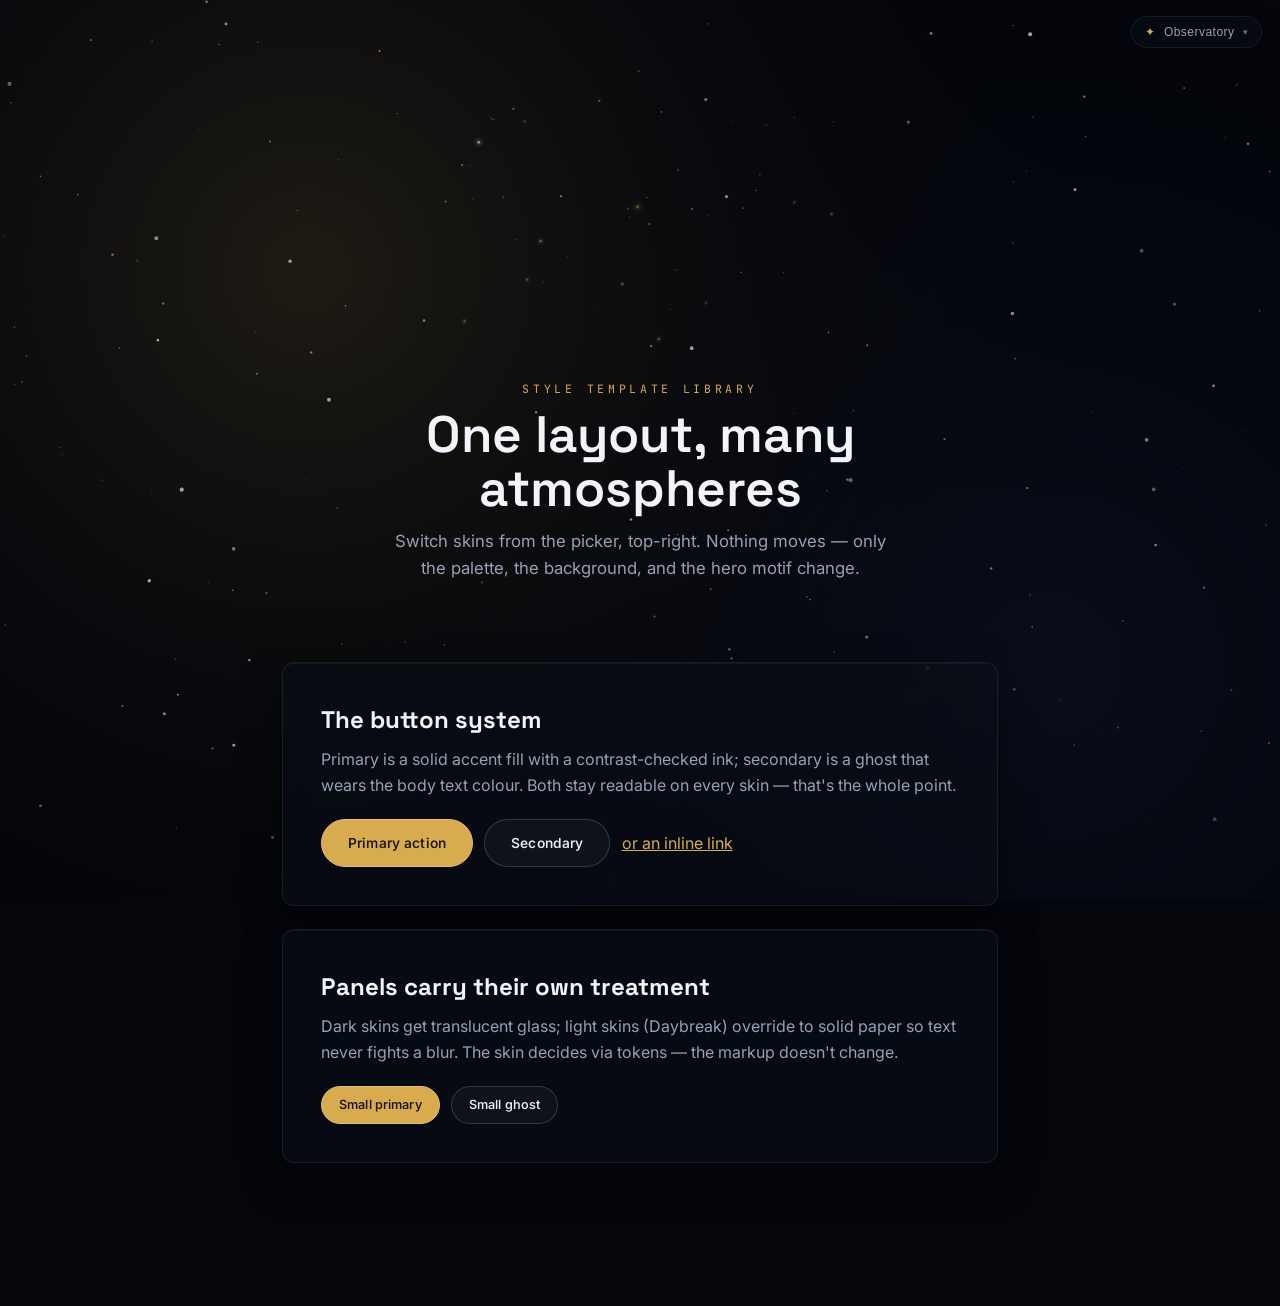
==== commit 1fb2220d: "Add noindex to unlisted site and note the ruling in README Co-Authored-By: Claude Fable 5.1 <noreply" ====
--- a/legacy-glass-archive/index.html
+++ b/legacy-glass-archive/index.html
@@ -1,6 +1,7 @@
 <!doctype html>
 <html lang="en">
 <head>
+<meta name="robots" content="noindex">
   <meta charset="utf-8" />
   <meta name="viewport" content="width=device-width, initial-scale=1" />
   <title>Style Template Library — demo</title>
